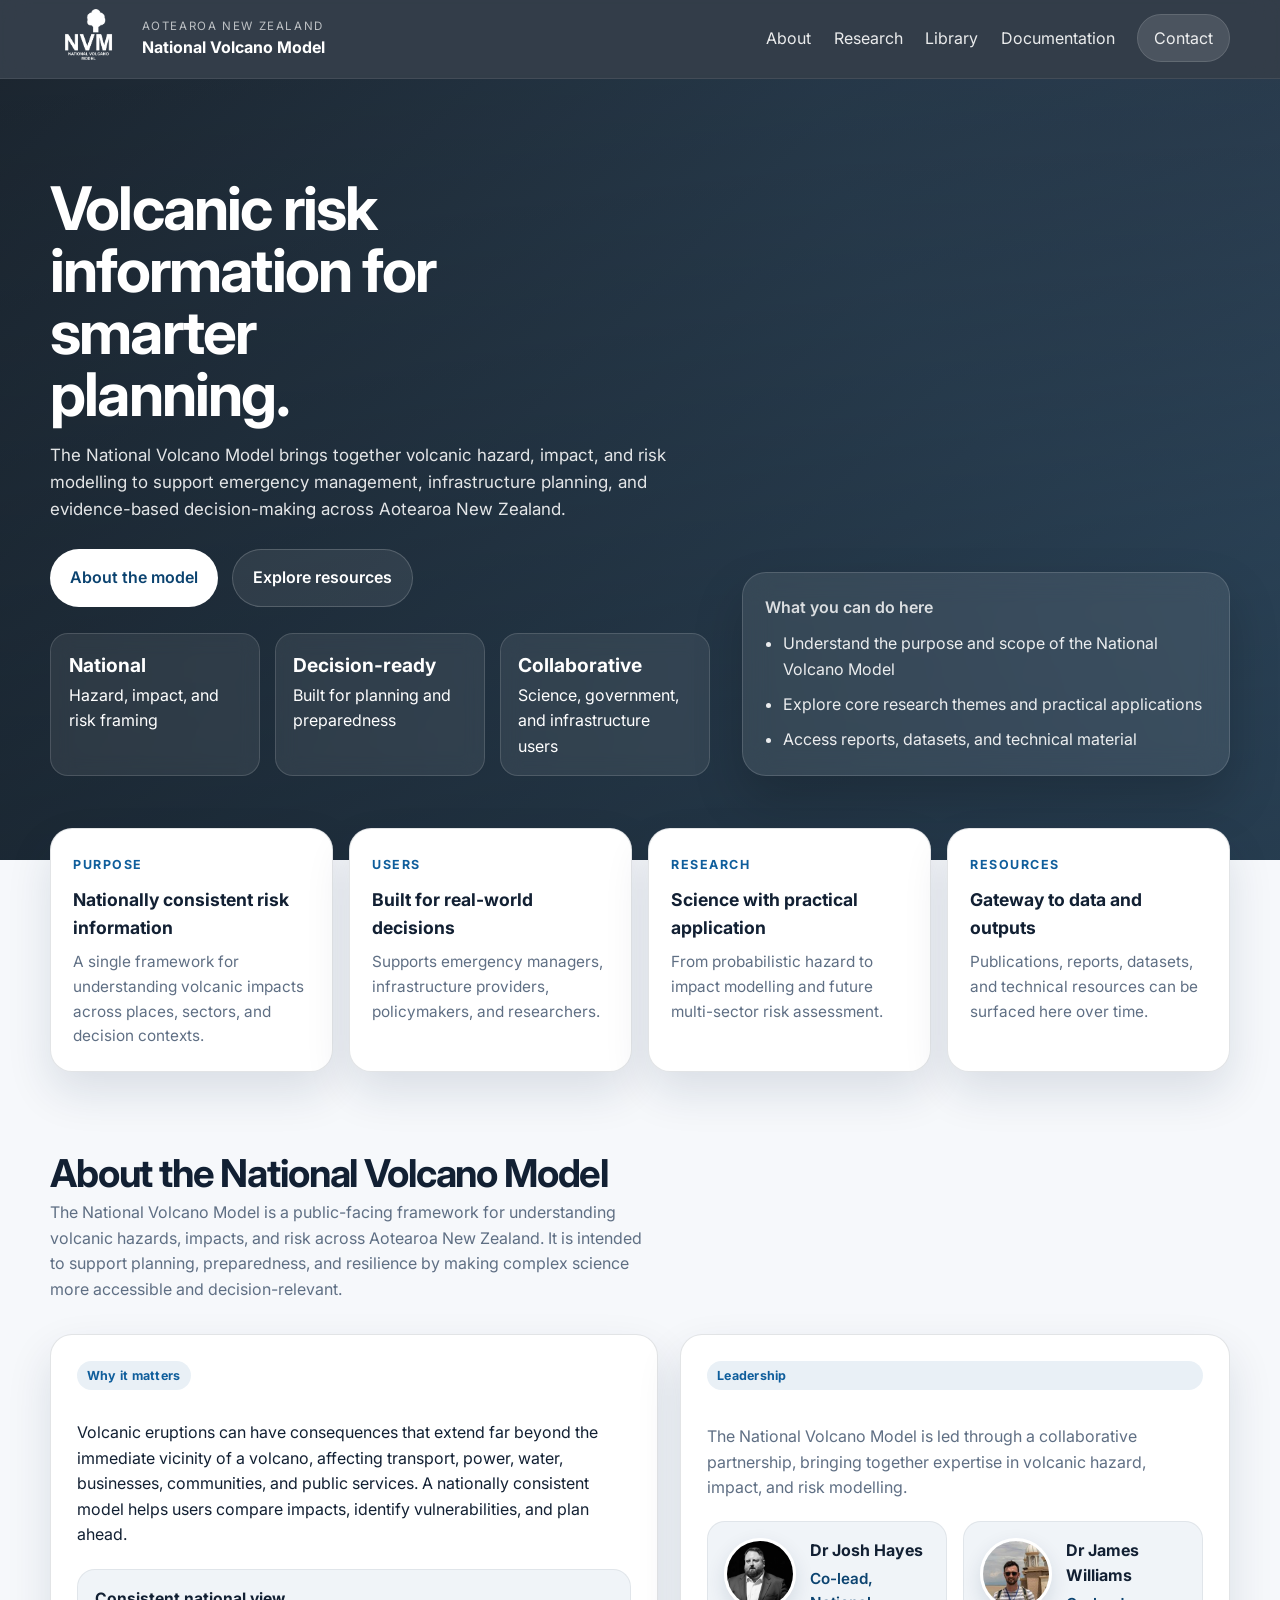
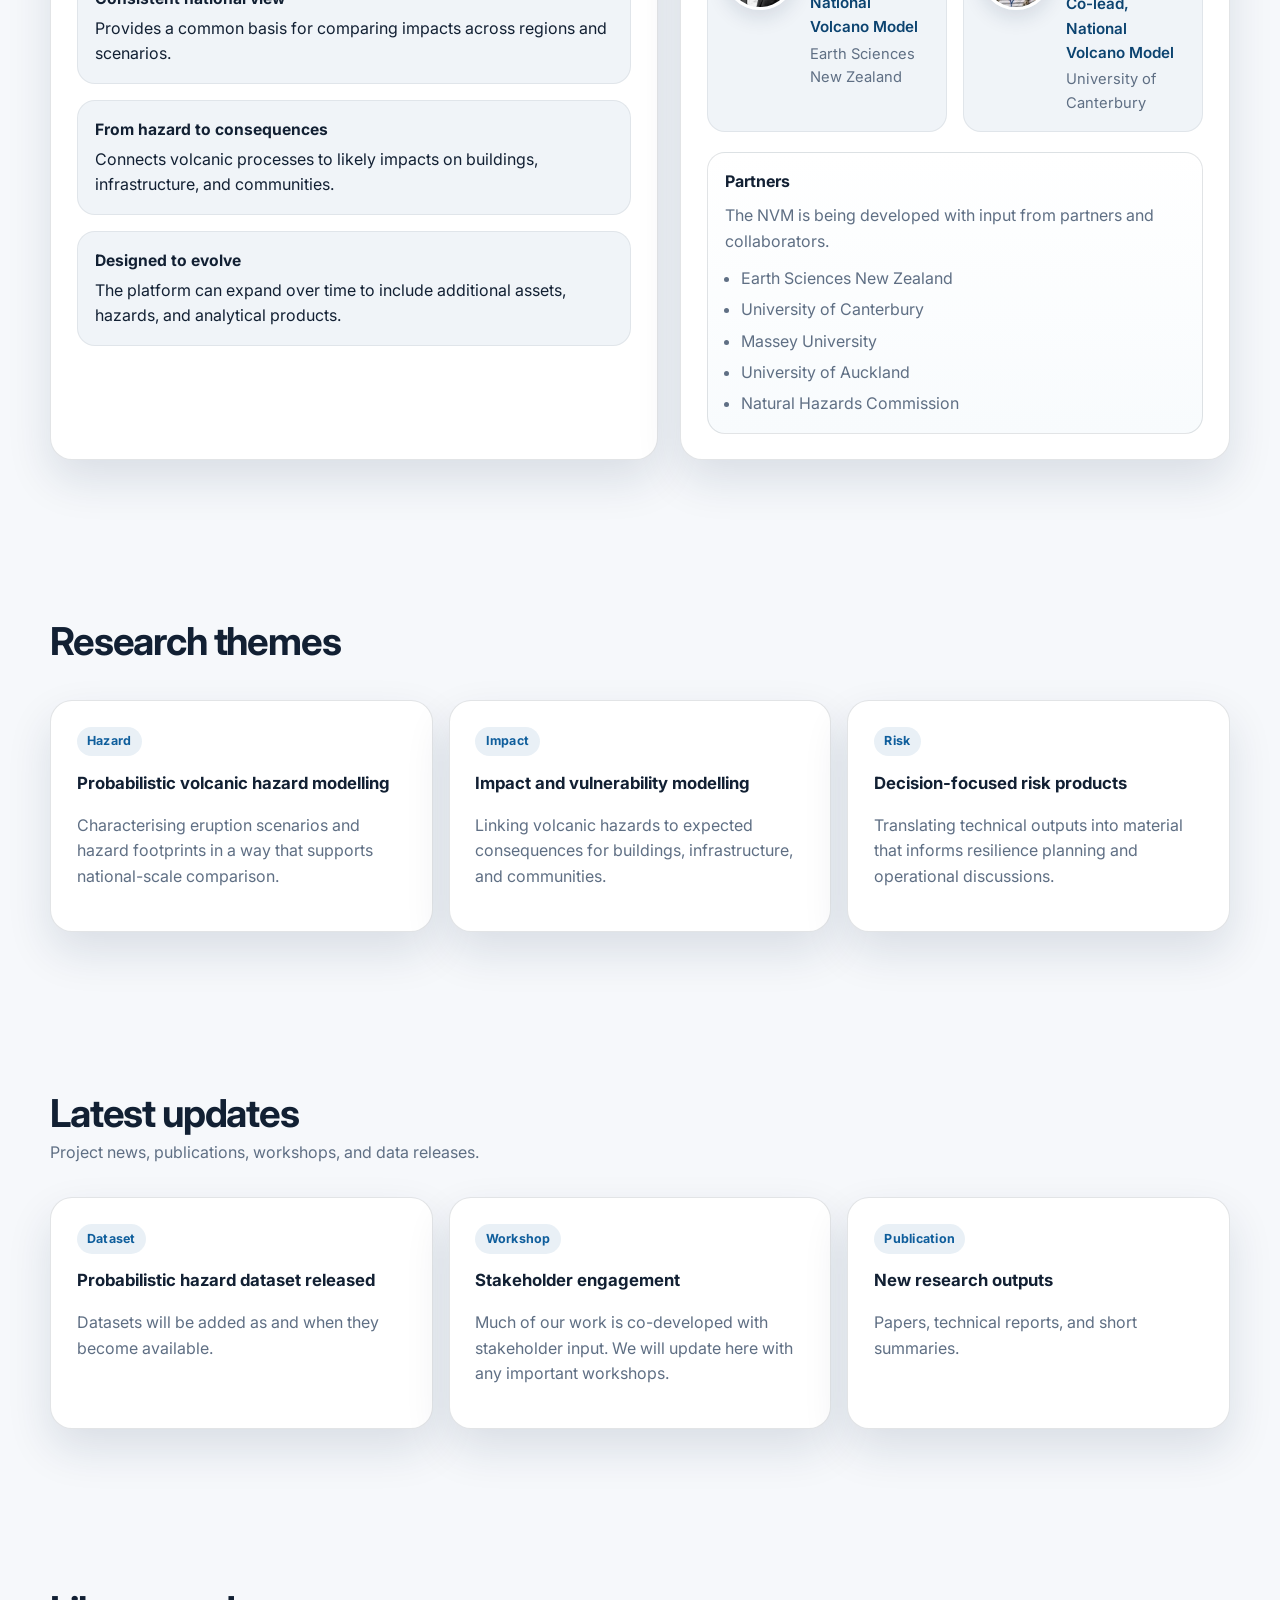
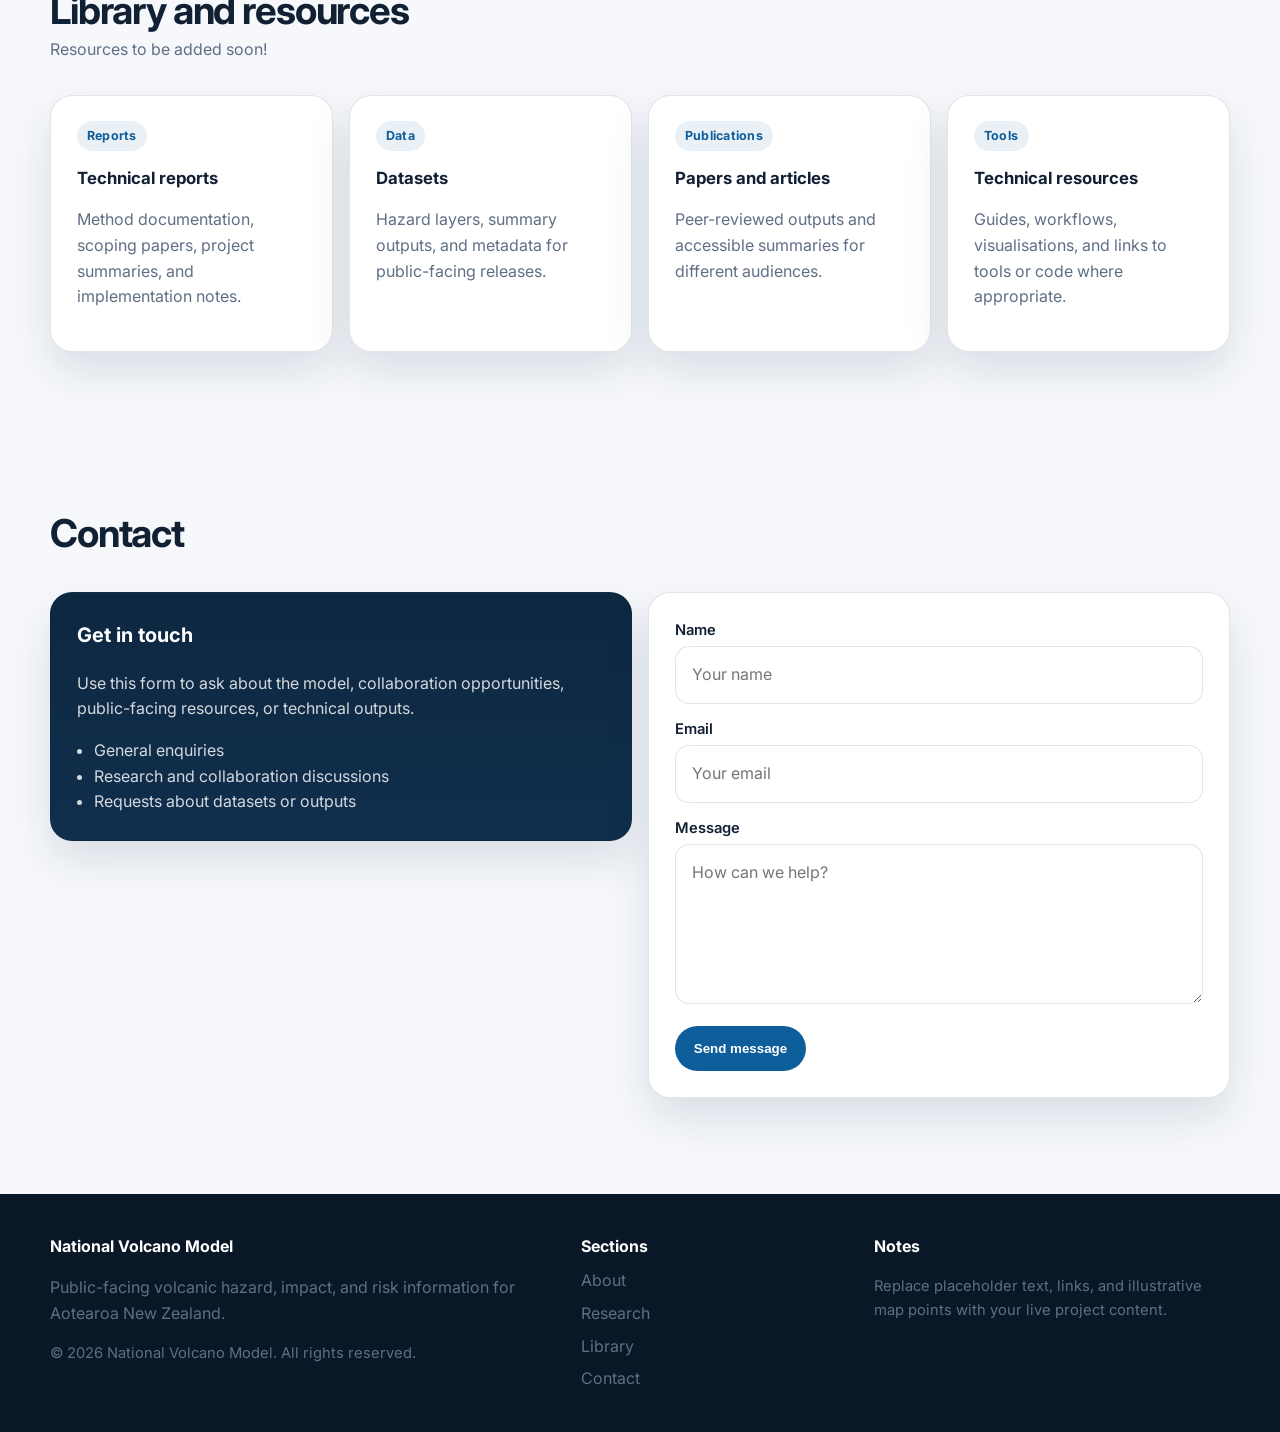
==== index.html @ 6733df3a "Establishing the site" ====
<!DOCTYPE html>
<html lang="en">
<head>
  <meta charset="UTF-8" />
  <meta name="viewport" content="width=device-width, initial-scale=1.0" />
  <title>National Volcano Model | Aotearoa New Zealand</title>
  <meta name="description" content="National Volcano Model for Aotearoa New Zealand: nationally consistent volcanic hazard, impact, and risk modelling for planning, preparedness, and resilience." />
  <link rel="preconnect" href="https://fonts.googleapis.com">
  <link rel="preconnect" href="https://fonts.gstatic.com" crossorigin>
  <link href="https://fonts.googleapis.com/css2?family=Inter:wght@400;500;600;700;800&display=swap" rel="stylesheet">
  <style>
    :root {
      --bg: #f6f8fb;
      --surface: #ffffff;
      --surface-alt: #f0f4f8;
      --text: #122033;
      --muted: #5f6f84;
      --line: rgba(18, 32, 51, 0.12);
      --primary: #0f5e9c;
      --primary-dark: #0b4370;
      --accent: #c85d31;
      --shadow: 0 20px 45px rgba(15, 40, 70, 0.12);
      --radius: 22px;
      --maxw: 1180px;
    }

    .leadership-card {
    display: flex;
    flex-direction: column;
    gap: 1.25rem;
  }

  .leadership-intro {
    margin: 0;
    color: var(--muted);
  }

  .leads-grid {
    display: grid;
    grid-template-columns: 1fr 1fr;
    gap: 1rem;
  }

  .lead-card {
    display: flex;
    gap: 0.9rem;
    align-items: flex-start;
    padding: 1rem;
    border-radius: 18px;
    background: var(--surface-alt);
    border: 1px solid rgba(18, 32, 51, 0.07);
  }

  .lead-photo {
    width: 72px;
    height: 72px;
    border-radius: 50%;
    object-fit: cover;
    flex-shrink: 0;
    border: 3px solid white;
    box-shadow: 0 8px 20px rgba(15, 40, 70, 0.12);
  }

  .lead-info h3 {
    margin: 0 0 0.2rem;
    font-size: 1rem;
  }

  .lead-role {
    margin: 0 0 0.2rem;
    font-weight: 600;
    color: var(--primary-dark);
    font-size: 0.95rem;
  }

  .lead-affiliation {
    margin: 0;
    color: var(--muted);
    font-size: 0.92rem;
  }

  .collaborators-block {
    padding: 1rem 1.1rem;
    border-radius: 18px;
    background: linear-gradient(180deg, #ffffff, #f8fbfd);
    border: 1px solid var(--line);
  }

  .collaborators-block h3 {
    margin: 0 0 0.5rem;
    font-size: 1rem;
  }

  .collaborators-block p {
    margin: 0;
    color: var(--muted);
  }

  .collaborator-list {
    margin: 0.75rem 0 0;
    padding-left: 1rem;
    color: var(--muted);
  }

  .collaborator-list li + li {
    margin-top: 0.35rem;
  }

    .logo {height: 60px;   /* smaller */}
    * { box-sizing: border-box; }
    html { scroll-behavior: smooth; }
    body {
      margin: 0;
      font-family: 'Inter', system-ui, -apple-system, BlinkMacSystemFont, 'Segoe UI', sans-serif;
      color: var(--text);
      background: var(--bg);
      line-height: 1.6;
    }

    a { color: inherit; text-decoration: none; }
    img { max-width: 100%; display: block; }

    .container {
      width: min(var(--maxw), calc(100% - 2rem));
      margin: 0 auto;
    }

    .site-header {
      position: sticky;
      top: 0;
      z-index: 1000;
      backdrop-filter: blur(14px);
      background: rgba(8, 20, 34, 0.82);
      border-bottom: 1px solid rgba(255,255,255,0.08);
    }

    .header-inner {
      width: min(var(--maxw), calc(100% - 2rem));
      margin: 0 auto;
      display: flex;
      align-items: center;
      justify-content: space-between;
      gap: 1rem;
      min-height: 78px;
    }

    .brand {
      display: flex;
      align-items: center;
      gap: 0.9rem;
      min-width: 0;
    }

    .brand-mark {
      width: 46px;
      height: 46px;
      border-radius: 14px;
      background: linear-gradient(145deg, #1e7ab8, #0b3d67);
      display: grid;
      place-items: center;
      box-shadow: 0 10px 25px rgba(0,0,0,0.18);
      font-weight: 800;
      color: white;
      letter-spacing: 0.02em;
    }

    .brand-text {
      color: white;
      min-width: 0;
    }

    .brand-text .eyebrow {
      font-size: 0.72rem;
      text-transform: uppercase;
      letter-spacing: 0.14em;
      color: rgba(255,255,255,0.68);
    }

    .brand-text .title {
      font-size: 1rem;
      font-weight: 700;
      white-space: nowrap;
      overflow: hidden;
      text-overflow: ellipsis;
    }

    nav ul {
      display: flex;
      align-items: center;
      gap: 1.4rem;
      list-style: none;
      padding: 0;
      margin: 0;
      color: rgba(255,255,255,0.9);
    }

    nav a:hover { color: white; }

    .nav-cta {
      padding: 0.8rem 1rem;
      border-radius: 999px;
      background: rgba(255,255,255,0.12);
      border: 1px solid rgba(255,255,255,0.12);
    }

    .hero {
      position: relative;
      overflow: hidden;
      color: white;
      background:
        linear-gradient(135deg, rgba(6,18,30,0.9), rgba(9,49,83,0.8)),
        radial-gradient(circle at top right, rgba(200,93,49,0.26), transparent 30%),
        url('assets/Ruapehu.jpg') center/cover no-repeat;
    }

    .hero::after {
      content: "";
      position: absolute;
      inset: 0;
      background: linear-gradient(to bottom, rgba(0,0,0,0.08), rgba(0,0,0,0.32));
      pointer-events: none;
    }

    .hero-inner {
      position: relative;
      z-index: 1;
      width: min(var(--maxw), calc(100% - 2rem));
      margin: 0 auto;
      padding: 6.2rem 0 5.2rem;
      display: grid;
      grid-template-columns: 1.15fr 0.85fr;
      gap: 2rem;
      align-items: end;
    }

    .hero-copy h1 {
      margin: 0 0 1rem;
      font-size: clamp(2.4rem, 4.7vw, 4.6rem);
      line-height: 1.03;
      letter-spacing: -0.03em;
      max-width: 11ch;
    }

    .hero-copy p {
      max-width: 60ch;
      margin: 0 0 1.6rem;
      font-size: 1.06rem;
      color: rgba(255,255,255,0.88);
    }

    .hero-actions {
      display: flex;
      flex-wrap: wrap;
      gap: 0.85rem;
      margin-bottom: 1.5rem;
    }

    .button {
      display: inline-flex;
      align-items: center;
      justify-content: center;
      gap: 0.5rem;
      padding: 0.95rem 1.25rem;
      border-radius: 999px;
      font-weight: 600;
      transition: transform 0.2s ease, background 0.2s ease;
    }

    .button:hover { transform: translateY(-1px); }
    .button.primary {
      background: white;
      color: var(--primary-dark);
    }
    .button.secondary {
      background: rgba(255,255,255,0.08);
      color: white;
      border: 1px solid rgba(255,255,255,0.18);
    }

    .hero-metrics {
      display: grid;
      grid-template-columns: repeat(3, 1fr);
      gap: 0.9rem;
      margin-top: 1.6rem;
    }

    .metric {
      padding: 1rem 1.1rem;
      border-radius: 18px;
      background: rgba(255,255,255,0.08);
      border: 1px solid rgba(255,255,255,0.14);
      backdrop-filter: blur(10px);
    }

    .metric strong {
      display: block;
      font-size: 1.2rem;
      margin-bottom: 0.15rem;
    }

    .hero-panel {
      background: rgba(255,255,255,0.09);
      border: 1px solid rgba(255,255,255,0.14);
      border-radius: 24px;
      padding: 1.4rem;
      backdrop-filter: blur(14px);
      box-shadow: 0 24px 50px rgba(0,0,0,0.18);
    }

    .hero-panel h2 {
      margin: 0 0 0.65rem;
      font-size: 1rem;
      color: rgba(255,255,255,0.82);
      font-weight: 600;
    }

    .hero-panel ul {
      margin: 0;
      padding-left: 1.1rem;
      color: rgba(255,255,255,0.9);
    }

    .hero-panel li + li { margin-top: 0.6rem; }

    main section { padding: 5rem 0; }

    .section-header {
      display: flex;
      justify-content: space-between;
      align-items: end;
      gap: 1rem;
      margin-bottom: 2rem;
    }

    .section-header h2 {
      margin: 0 0 0.35rem;
      font-size: clamp(1.8rem, 3vw, 2.6rem);
      line-height: 1.1;
      letter-spacing: -0.03em;
    }

    .section-header p {
      margin: 0;
      max-width: 60ch;
      color: var(--muted);
    }

    .quick-links {
      margin-top: -2rem;
      position: relative;
      z-index: 2;
    }

    .quick-grid {
      display: grid;
      grid-template-columns: repeat(4, 1fr);
      gap: 1rem;
    }

    .quick-card, .card {
      background: var(--surface);
      border: 1px solid var(--line);
      border-radius: var(--radius);
      box-shadow: var(--shadow);
    }

    .quick-card {
      padding: 1.4rem;
    }

    .quick-card span {
      display: inline-flex;
      font-size: 0.78rem;
      text-transform: uppercase;
      letter-spacing: 0.12em;
      color: var(--primary);
      font-weight: 700;
      margin-bottom: 0.7rem;
    }

    .quick-card h3 {
      margin: 0 0 0.5rem;
      font-size: 1.1rem;
    }

    .quick-card p {
      margin: 0;
      color: var(--muted);
      font-size: 0.96rem;
    }

    .two-col {
      display: grid;
      grid-template-columns: 1.05fr 0.95fr;
      gap: 1.4rem;
    }

    .card {
      padding: 1.6rem;
    }

    .about-points {
      display: grid;
      gap: 1rem;
      margin-top: 1.3rem;
    }

    .point {
      padding: 1rem 1.1rem;
      border-radius: 18px;
      background: var(--surface-alt);
      border: 1px solid rgba(18, 32, 51, 0.07);
    }

    .point strong {
      display: block;
      margin-bottom: 0.3rem;
      font-size: 0.98rem;
    }

    .audience-list {
      display: grid;
      gap: 0.85rem;
      margin-top: 1rem;
    }

    .audience {
      padding: 1rem 1.1rem;
      border: 1px solid var(--line);
      border-radius: 18px;
      background: linear-gradient(180deg, #ffffff, #f8fbfd);
    }

    .audience h3 {
      margin: 0 0 0.25rem;
      font-size: 1rem;
    }

    .pillars-grid, .update-grid, .resource-grid, .contact-grid, .footer-grid {
      display: grid;
      gap: 1rem;
    }

    .pillars-grid { grid-template-columns: repeat(3, 1fr); }
    .update-grid { grid-template-columns: repeat(3, 1fr); }
    .resource-grid { grid-template-columns: repeat(4, 1fr); }
    .contact-grid { grid-template-columns: 1fr 1fr; align-items: start; }
    .footer-grid { grid-template-columns: 1.3fr 0.7fr 0.9fr; }

    .pillar-card h3,
    .update-card h3,
    .resource-card h3 {
      margin: 0 0 0.55rem;
      font-size: 1.05rem;
    }

    .pillar-card p,
    .update-card p,
    .resource-card p,
    .contact-copy p,
    .footer-copy p,
    .footer-links a,
    .footer-note {
      color: var(--muted);
    }

    .tag {
      display: inline-flex;
      padding: 0.3rem 0.65rem;
      border-radius: 999px;
      background: rgba(15, 94, 156, 0.09);
      color: var(--primary);
      font-size: 0.78rem;
      font-weight: 700;
      letter-spacing: 0.02em;
      margin-bottom: 0.85rem;
    }

    .resource-card ul {
      margin: 0.8rem 0 0;
      padding-left: 1rem;
      color: var(--muted);
    }

    .resource-card li + li { margin-top: 0.45rem; }

    #map {
      height: 520px;
      border-radius: 22px;
      overflow: hidden;
      border: 1px solid var(--line);
      box-shadow: var(--shadow);
      background: #dfe9f3;
    }

    .map-caption {
      margin-top: 0.9rem;
      color: var(--muted);
      font-size: 0.95rem;
    }

    .leaflet-popup-content-wrapper {
      border-radius: 14px;
      box-shadow: 0 12px 30px rgba(0,0,0,0.18);
    }

    form {
      display: grid;
      gap: 0.9rem;
    }

    label {
      font-size: 0.92rem;
      font-weight: 600;
      margin-bottom: 0.2rem;
      display: block;
    }

    input, textarea {
      width: 100%;
      border: 1px solid var(--line);
      border-radius: 14px;
      padding: 0.95rem 1rem;
      font: inherit;
      background: #fff;
      color: var(--text);
    }

    input:focus, textarea:focus {
      outline: 3px solid rgba(15, 94, 156, 0.15);
      border-color: rgba(15, 94, 156, 0.35);
    }

    textarea { min-height: 160px; resize: vertical; }

    .submit-btn {
      border: none;
      cursor: pointer;
      background: var(--primary);
      color: white;
      padding: 0.95rem 1.2rem;
      border-radius: 999px;
      font-weight: 700;
      width: fit-content;
    }

    .submit-btn:hover { background: var(--primary-dark); }

    .contact-card {
      background: linear-gradient(180deg, #0d2740, #102f4d);
      color: white;
    }

    .contact-card p,
    .contact-card li {
      color: rgba(255,255,255,0.82);
    }

    .contact-card ul {
      margin: 1rem 0 0;
      padding-left: 1.1rem;
    }

    footer {
      background: #0a1726;
      color: white;
      padding: 2.5rem 0;
      margin-top: 1rem;
    }

    .footer-title {
      font-weight: 700;
      margin-bottom: 0.55rem;
    }

    .footer-links {
      display: grid;
      gap: 0.45rem;
    }

    .footer-links a:hover { color: white; }

    .footer-note {
      font-size: 0.92rem;
      margin-top: 1rem;
    }

    @media (max-width: 1080px) {
      .hero-inner,
      .two-col,
      .contact-grid,
      .footer-grid,
      .pillars-grid,
      .update-grid,
      .resource-grid,
      .quick-grid {
        grid-template-columns: 1fr 1fr;
      }

      .hero-inner { align-items: start; }
      .resource-grid { grid-template-columns: repeat(2, 1fr); }
    }

    @media (max-width: 760px) {
      .header-inner {
        flex-direction: column;
        align-items: stretch;
        padding: 0.85rem 0;
      }

      nav ul {
        flex-wrap: wrap;
        gap: 0.8rem 1rem;
      }

      .hero-inner,
      .two-col,
      .contact-grid,
      .footer-grid,
      .pillars-grid,
      .update-grid,
      .resource-grid,
      .quick-grid,
      .hero-metrics {
        grid-template-columns: 1fr;
      }

      .leads-grid {
        grid-template-columns: 1fr;
      }

      .hero-copy h1 { max-width: none; }
      main section { padding: 4rem 0; }
      .quick-links { margin-top: -1.2rem; }
      .section-header { align-items: start; }
    }
  </style>
</head>
<body>
  <header class="site-header">
    <div class="header-inner">
      <a class="brand" href="#top" aria-label="National Volcano Model home">
        <img src="assets/nvm_full_logo_white.png" alt="National Volcano Model logo" class="logo">
        <div class="brand-text">
          <div class="eyebrow">Aotearoa New Zealand</div>
          <div class="title">National Volcano Model</div>
        </div>
      </a>
      <nav aria-label="Main navigation">
        <ul>
          <li><a href="#about">About</a></li>
          <li><a href="#research">Research</a></li>
          <li><a href="#library">Library</a></li>
          <li><a href="docs-site/docs/index.html">Documentation</a></li>
          <li><a class="nav-cta" href="#contact">Contact</a></li>
        </ul>
      </nav>
    </div>
  </header>

  <section class="hero" id="top">
    <div class="hero-inner">
      <div class="hero-copy">
        <h1>Volcanic risk information for smarter planning.</h1>
        <p>
          The National Volcano Model brings together volcanic hazard, impact, and risk modelling to support emergency management,
          infrastructure planning, and evidence-based decision-making across Aotearoa New Zealand.
        </p>
        <div class="hero-actions">
          <a class="button primary" href="#about">About the model</a>
          <a class="button secondary" href="#library">Explore resources</a>
        </div>
        <div class="hero-metrics" aria-label="Key highlights">
          <div class="metric">
            <strong>National</strong>
            Hazard, impact, and risk framing
          </div>
          <div class="metric">
            <strong>Decision-ready</strong>
            Built for planning and preparedness
          </div>
          <div class="metric">
            <strong>Collaborative</strong>
            Science, government, and infrastructure users
          </div>
        </div>
      </div>

      <aside class="hero-panel" aria-label="Website highlights">
        <h2>What you can do here</h2>
        <ul>
          <li>Understand the purpose and scope of the National Volcano Model</li>
          <li>Explore core research themes and practical applications</li>
          <li>Access reports, datasets, and technical material</li>
        </ul>
      </aside>
    </div>
  </section>

  <div class="container quick-links">
    <div class="quick-grid">
      <article class="quick-card">
        <span>Purpose</span>
        <h3>Nationally consistent risk information</h3>
        <p>A single framework for understanding volcanic impacts across places, sectors, and decision contexts.</p>
      </article>
      <article class="quick-card">
        <span>Users</span>
        <h3>Built for real-world decisions</h3>
        <p>Supports emergency managers, infrastructure providers, policymakers, and researchers.</p>
      </article>
      <article class="quick-card">
        <span>Research</span>
        <h3>Science with practical application</h3>
        <p>From probabilistic hazard to impact modelling and future multi-sector risk assessment.</p>
      </article>
      <article class="quick-card">
        <span>Resources</span>
        <h3>Gateway to data and outputs</h3>
        <p>Publications, reports, datasets, and technical resources can be surfaced here over time.</p>
      </article>
    </div>
  </div>

  <main>
    <section id="about">
      <div class="container">
        <div class="section-header">
          <div>
            <h2>About the National Volcano Model</h2>
            <p>
              The National Volcano Model is a public-facing framework for understanding volcanic hazards, impacts, and risk across
              Aotearoa New Zealand. It is intended to support planning, preparedness, and resilience by making complex science more
              accessible and decision-relevant.
            </p>
          </div>
        </div>

        <div class="two-col">
          <article class="card">
            <div class="tag">Why it matters</div>
            <p>
              Volcanic eruptions can have consequences that extend far beyond the immediate vicinity of a volcano, affecting transport,
              power, water, businesses, communities, and public services. A nationally consistent model helps users compare impacts,
              identify vulnerabilities, and plan ahead.
            </p>
            <div class="about-points">
              <div class="point">
                <strong>Consistent national view</strong>
                Provides a common basis for comparing impacts across regions and scenarios.
              </div>
              <div class="point">
                <strong>From hazard to consequences</strong>
                Connects volcanic processes to likely impacts on buildings, infrastructure, and communities.
              </div>
              <div class="point">
                <strong>Designed to evolve</strong>
                The platform can expand over time to include additional assets, hazards, and analytical products.
              </div>
            </div>
          </article>

          <article class="card leadership-card">
            <div class="tag">Leadership</div>
            <p class="leadership-intro">
              The National Volcano Model is led through a collaborative partnership, bringing together expertise in volcanic hazard, impact, and risk modelling.
            </p>

            <div class="leads-grid">
              <div class="lead-card">
                <img src="assets/josh-hayes.jpeg" alt="Photo of Josh Hayes" class="lead-photo">
                <div class="lead-info">
                  <h3>Dr Josh Hayes</h3>
                  <p class="lead-role">Co-lead, National Volcano Model</p>
                  <p class="lead-affiliation">Earth Sciences New Zealand</p>
                </div>
              </div>

              <div class="lead-card">
                <img src="assets/james-williams.jpeg" alt="Photo of James Williams" class="lead-photo">
                <div class="lead-info">
                  <h3>Dr James Williams</h3>
                  <p class="lead-role">Co-lead, National Volcano Model</p>
                  <p class="lead-affiliation">University of Canterbury</p>
                </div>
              </div>
            </div>

            <div class="collaborators-block">
              <h3>Partners</h3>
              <p>
                The NVM is being developed with input from partners and collaborators.
              </p>
              <ul class="collaborator-list">
                <li>Earth Sciences New Zealand</li>
                <li>University of Canterbury</li>
                <li>Massey University</li>
                <li>University of Auckland</li>
                <li>Natural Hazards Commission</li>
              </ul>
            </div>
          </article>
        </div>
      </div>
    </section>

    <section id="research">
      <div class="container">
        <div class="section-header">
          <div>
            <h2>Research themes</h2>
          </div>
        </div>

        <div class="pillars-grid">
          <article class="card pillar-card">
            <div class="tag">Hazard</div>
            <h3>Probabilistic volcanic hazard modelling</h3>
            <p>Characterising eruption scenarios and hazard footprints in a way that supports national-scale comparison.</p>
          </article>
          <article class="card pillar-card">
            <div class="tag">Impact</div>
            <h3>Impact and vulnerability modelling</h3>
            <p>Linking volcanic hazards to expected consequences for buildings, infrastructure, and communities.</p>
          </article>
          <article class="card pillar-card">
            <div class="tag">Risk</div>
            <h3>Decision-focused risk products</h3>
            <p>Translating technical outputs into material that informs resilience planning and operational discussions.</p>
          </article>
        </div>
      </div>
    </section>

    <section id="updates">
      <div class="container">
        <div class="section-header">
          <div>
            <h2>Latest updates</h2>
            <p>Project news, publications, workshops, and data releases.</p>
          </div>
        </div>

        <div class="update-grid">
          <article class="card update-card">
            <div class="tag">Dataset</div>
            <h3>Probabilistic hazard dataset released</h3>
            <p>Datasets will be added as and when they become available.</p>
          </article>
          <article class="card update-card">
            <div class="tag">Workshop</div>
            <h3>Stakeholder engagement</h3>
            <p>Much of our work is co-developed with stakeholder input. We will update here with any important workshops.</p>
          </article>
          <article class="card update-card">
            <div class="tag">Publication</div>
            <h3>New research outputs</h3>
            <p>Papers, technical reports, and short summaries.</p>
          </article>
        </div>
      </div>
    </section>

    <section id="library">
      <div class="container">
        <div class="section-header">
          <div>
            <h2>Library and resources</h2>
              <p> Resources to be added soon!</p>
          </div>
        </div>

        <div class="resource-grid">
          <article class="card resource-card">
            <div class="tag">Reports</div>
            <h3>Technical reports</h3>
            <p>Method documentation, scoping papers, project summaries, and implementation notes.</p>
          </article>
          <article class="card resource-card">
            <div class="tag">Data</div>
            <h3>Datasets</h3>
            <p>Hazard layers, summary outputs, and metadata for public-facing releases.</p>
          </article>
          <article class="card resource-card">
            <div class="tag">Publications</div>
            <h3>Papers and articles</h3>
            <p>Peer-reviewed outputs and accessible summaries for different audiences.</p>
          </article>
          <article class="card resource-card">
            <div class="tag">Tools</div>
            <h3>Technical resources</h3>
            <p>Guides, workflows, visualisations, and links to tools or code where appropriate.</p>
          </article>
        </div>
      </div>
    </section>

    <section id="contact">
      <div class="container">
        <div class="section-header">
          <div>
            <h2>Contact</h2>
          </div>
        </div>

        <div class="contact-grid">
          <article class="card contact-card contact-copy">
            <h3 style="margin-top:0; font-size:1.25rem;">Get in touch</h3>
            <p>
              Use this form to ask about the model, collaboration opportunities, public-facing resources, or technical outputs.
            </p>
            <ul>
              <li>General enquiries</li>
              <li>Research and collaboration discussions</li>
              <li>Requests about datasets or outputs</li>
            </ul>
          </article>

          <article class="card">
            <form action="https://formsubmit.co/nzvolcanomodel@gmail.com" method="POST">
              <input type="hidden" name="_captcha" value="true">
              <input type="hidden" name="_next" value="https://yourdomain.nz/thank-you.html">

              <div>
                <label for="name">Name</label>
                <input id="name" type="text" name="name" placeholder="Your name" required>
              </div>

              <div>
                <label for="email">Email</label>
                <input id="email" type="email" name="email" placeholder="Your email" required>
              </div>

              <div>
                <label for="message">Message</label>
                <textarea id="message" name="message" placeholder="How can we help?" required></textarea>
              </div>

              <button class="submit-btn" type="submit">Send message</button>
            </form>
          </article>
        </div>
      </div>
    </section>
  </main>

  <footer>
    <div class="container footer-grid">
      <div class="footer-copy">
        <div class="footer-title">National Volcano Model</div>
        <p>
          Public-facing volcanic hazard, impact, and risk information for Aotearoa New Zealand.
        </p>
        <div class="footer-note">© 2026 National Volcano Model. All rights reserved.</div>
      </div>
      <div>
        <div class="footer-title">Sections</div>
        <div class="footer-links">
          <a href="#about">About</a>
          <a href="#research">Research</a>
          <a href="#library">Library</a>
          <a href="#contact">Contact</a>
        </div>
      </div>
      <div>
        <div class="footer-title">Notes</div>
        <div class="footer-note">
          Replace placeholder text, links, and illustrative map points with your live project content.
        </div>
      </div>
    </div>
  </footer>
</body>
</html>
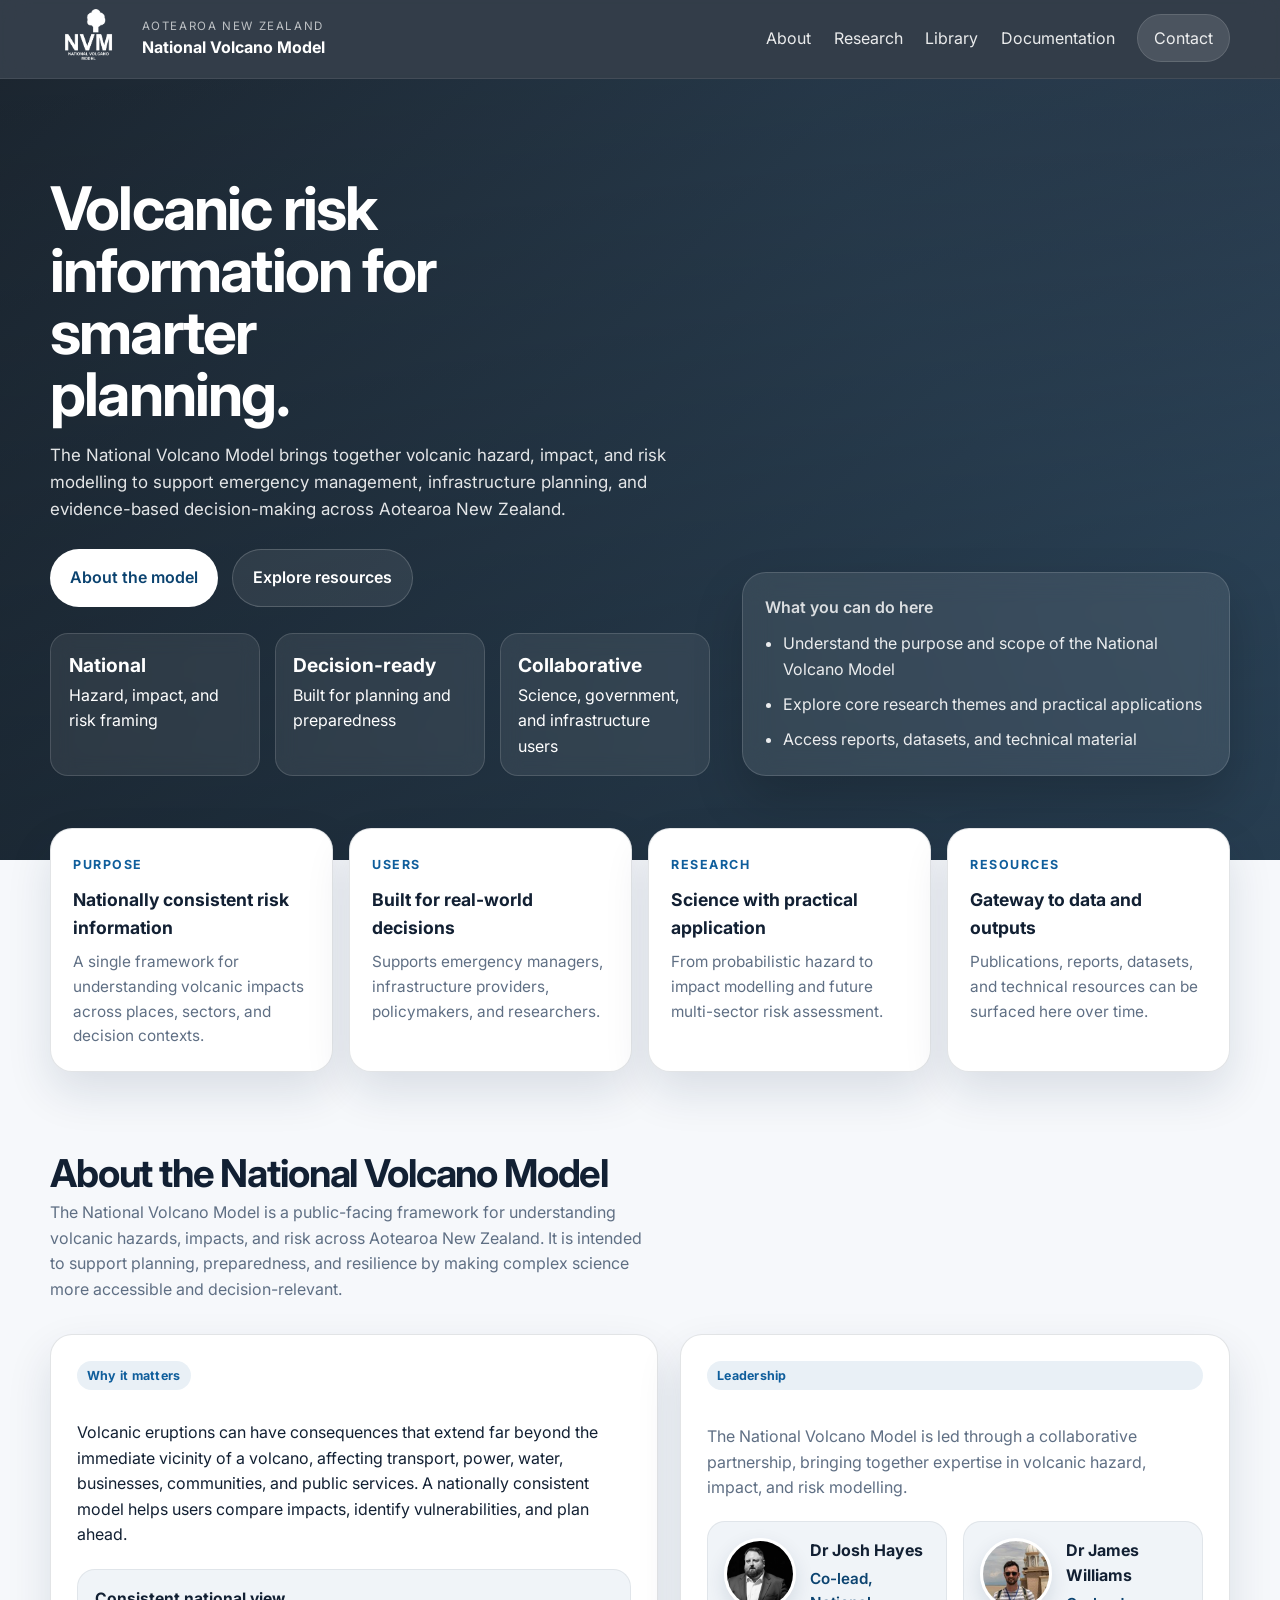
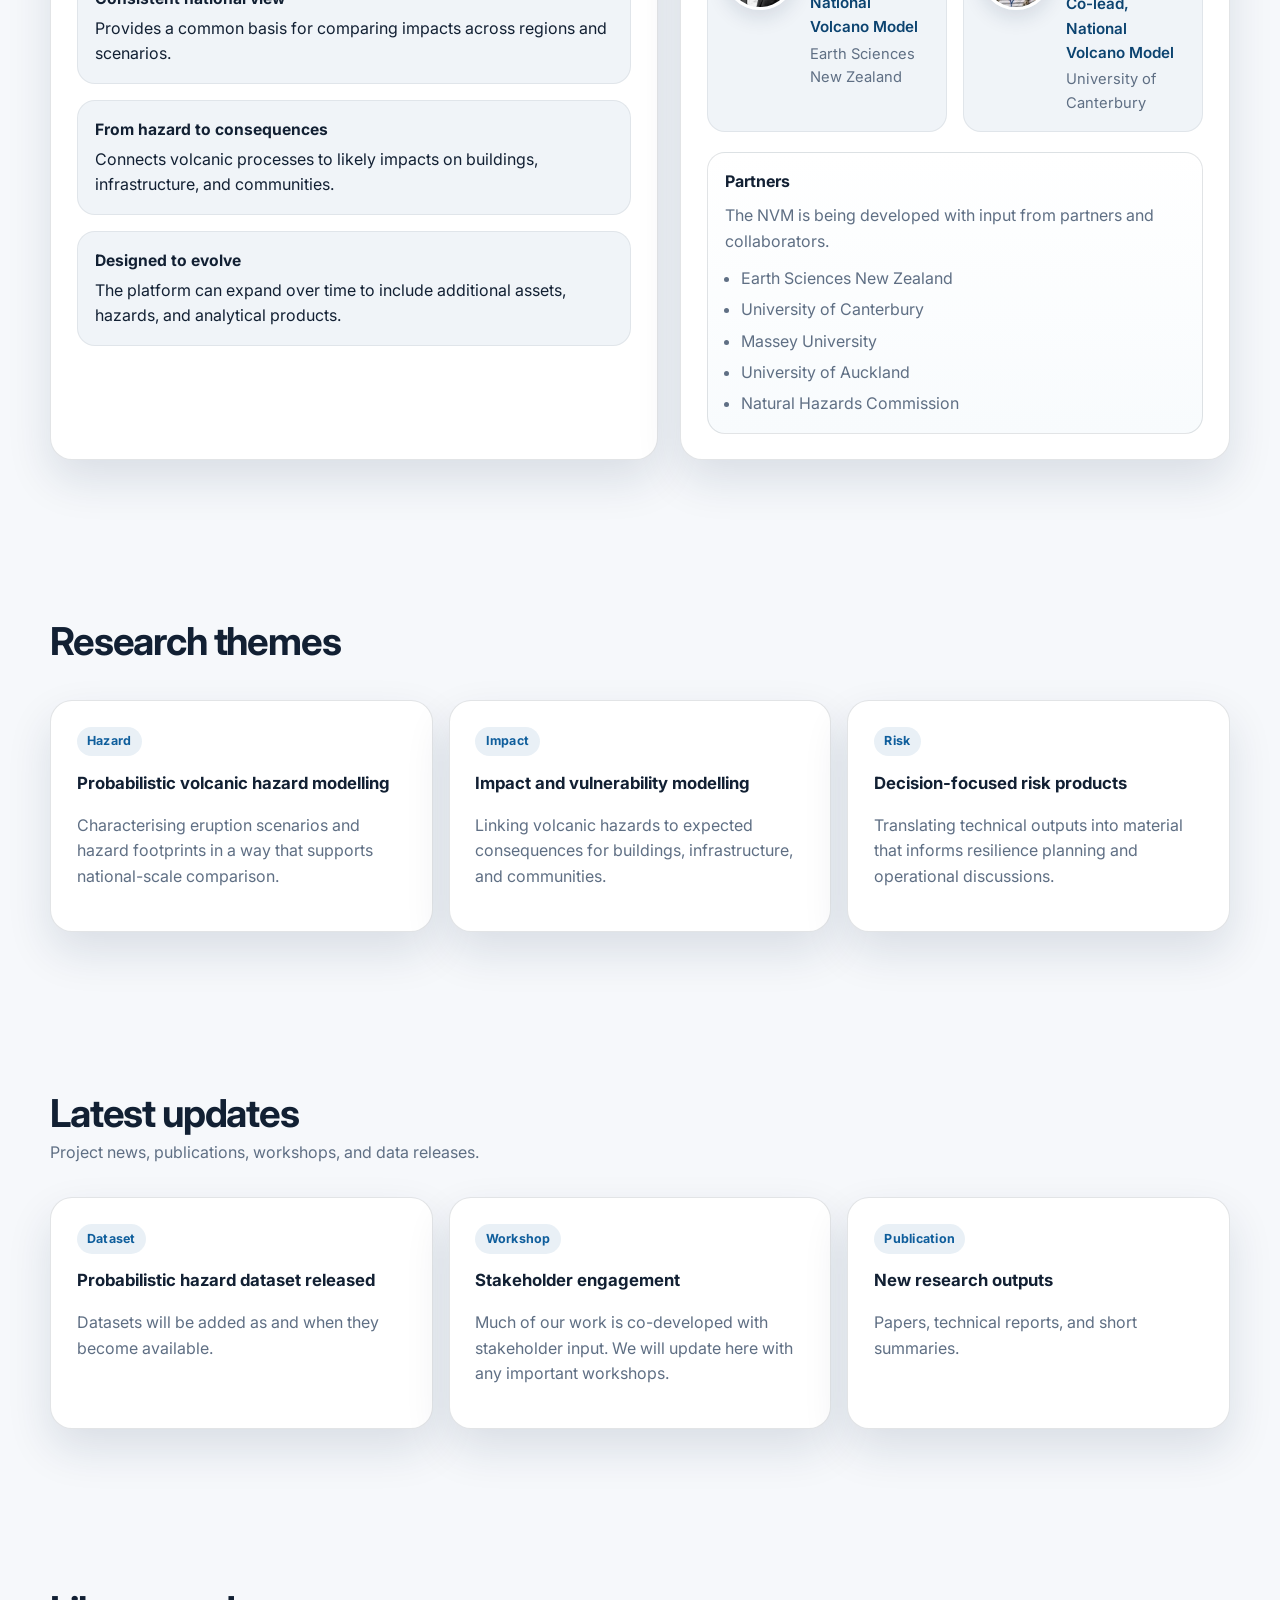
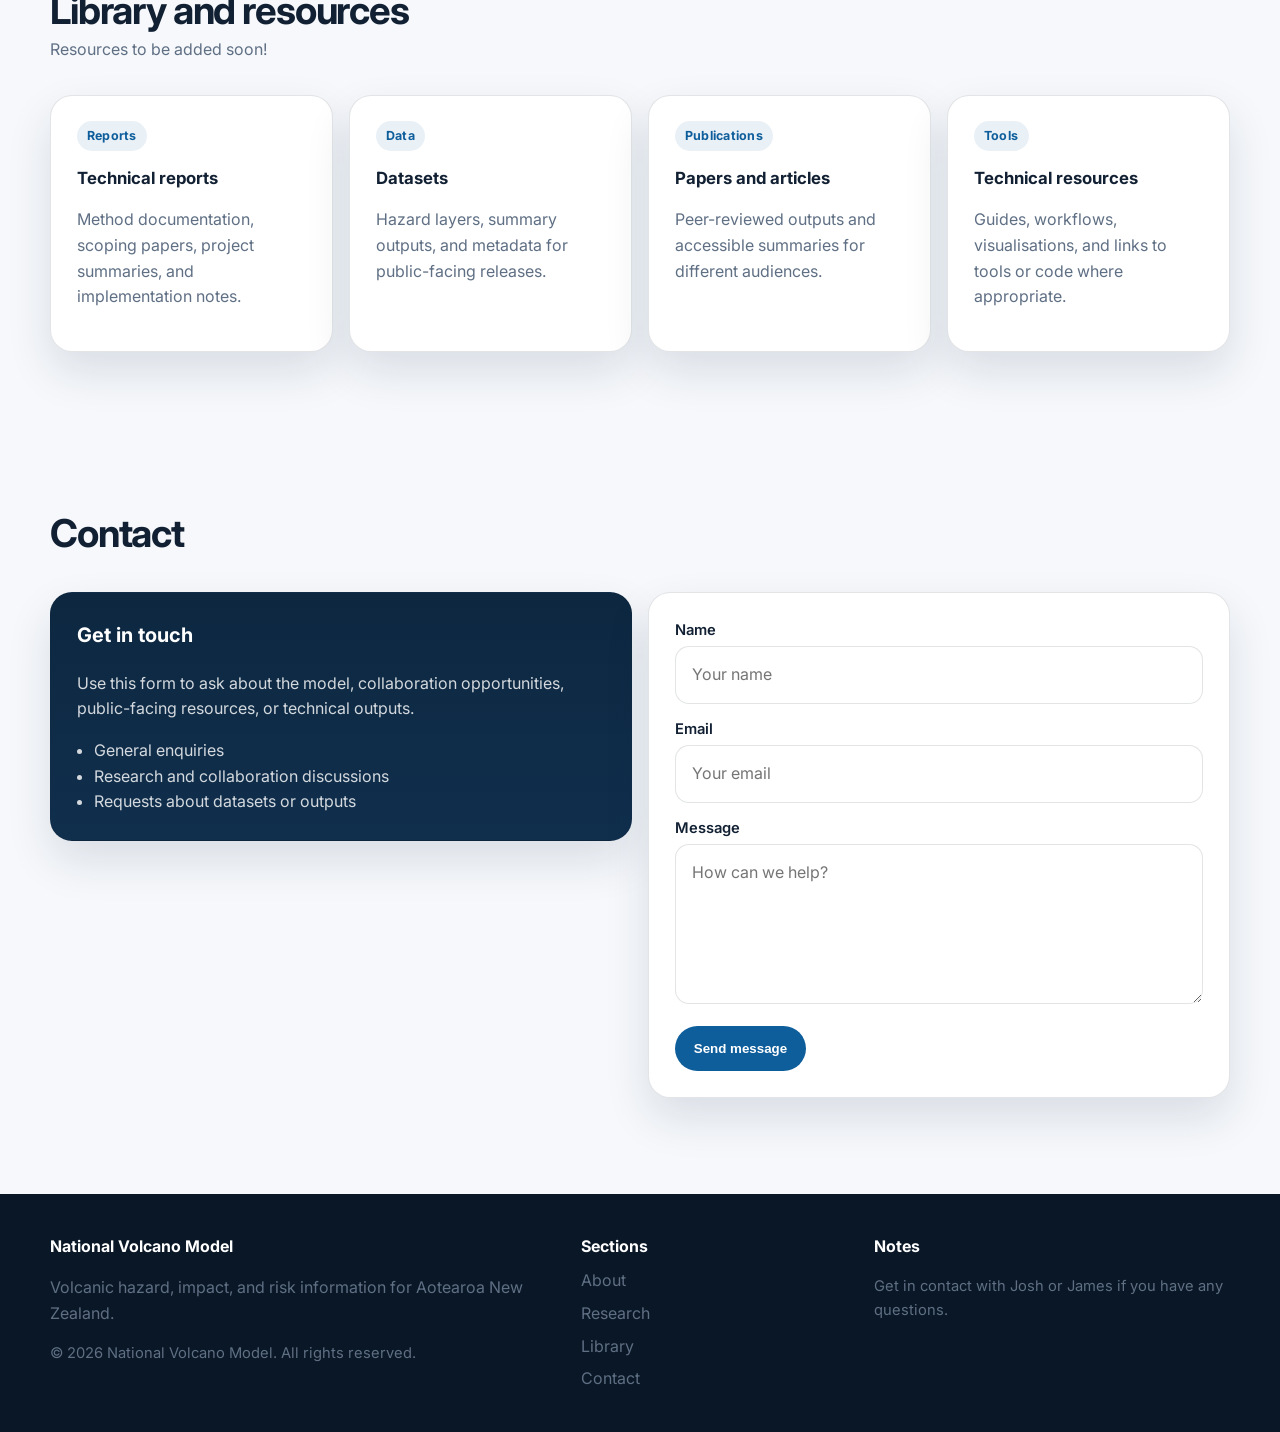
==== commit b4fe5533: "Update index.html" ====
--- a/index.html
+++ b/index.html
@@ -651,7 +651,7 @@
           <li><a href="#about">About</a></li>
           <li><a href="#research">Research</a></li>
           <li><a href="#library">Library</a></li>
-          <li><a href="docs-site/docs/index.html">Documentation</a></li>
+          <li><a href="docs-site/site/index.html">Documentation</a></li>
           <li><a class="nav-cta" href="#contact">Contact</a></li>
         </ul>
       </nav>
@@ -949,7 +949,7 @@
       <div class="footer-copy">
         <div class="footer-title">National Volcano Model</div>
         <p>
-          Public-facing volcanic hazard, impact, and risk information for Aotearoa New Zealand.
+          Volcanic hazard, impact, and risk information for Aotearoa New Zealand.
         </p>
         <div class="footer-note">© 2026 National Volcano Model. All rights reserved.</div>
       </div>
@@ -965,7 +965,7 @@
       <div>
         <div class="footer-title">Notes</div>
         <div class="footer-note">
-          Replace placeholder text, links, and illustrative map points with your live project content.
+          Get in contact with Josh or James if you have any questions.
         </div>
       </div>
     </div>
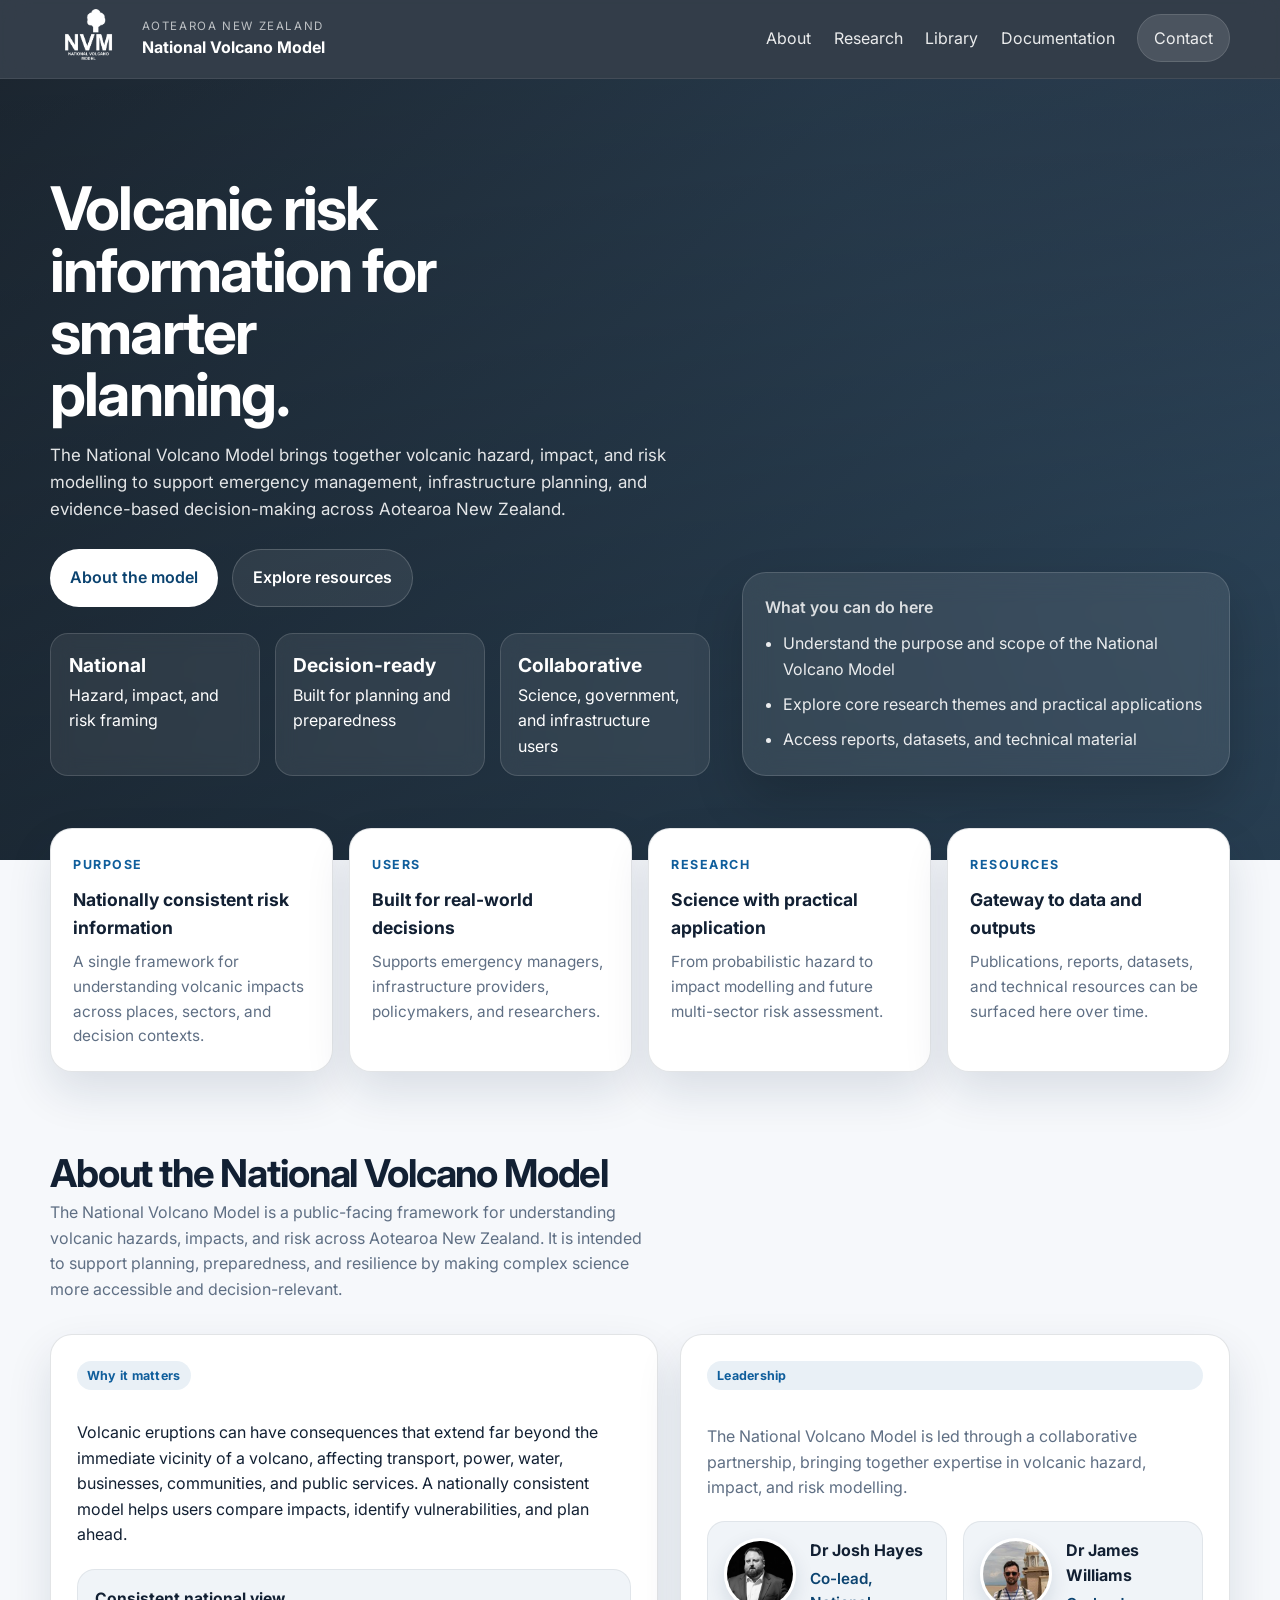
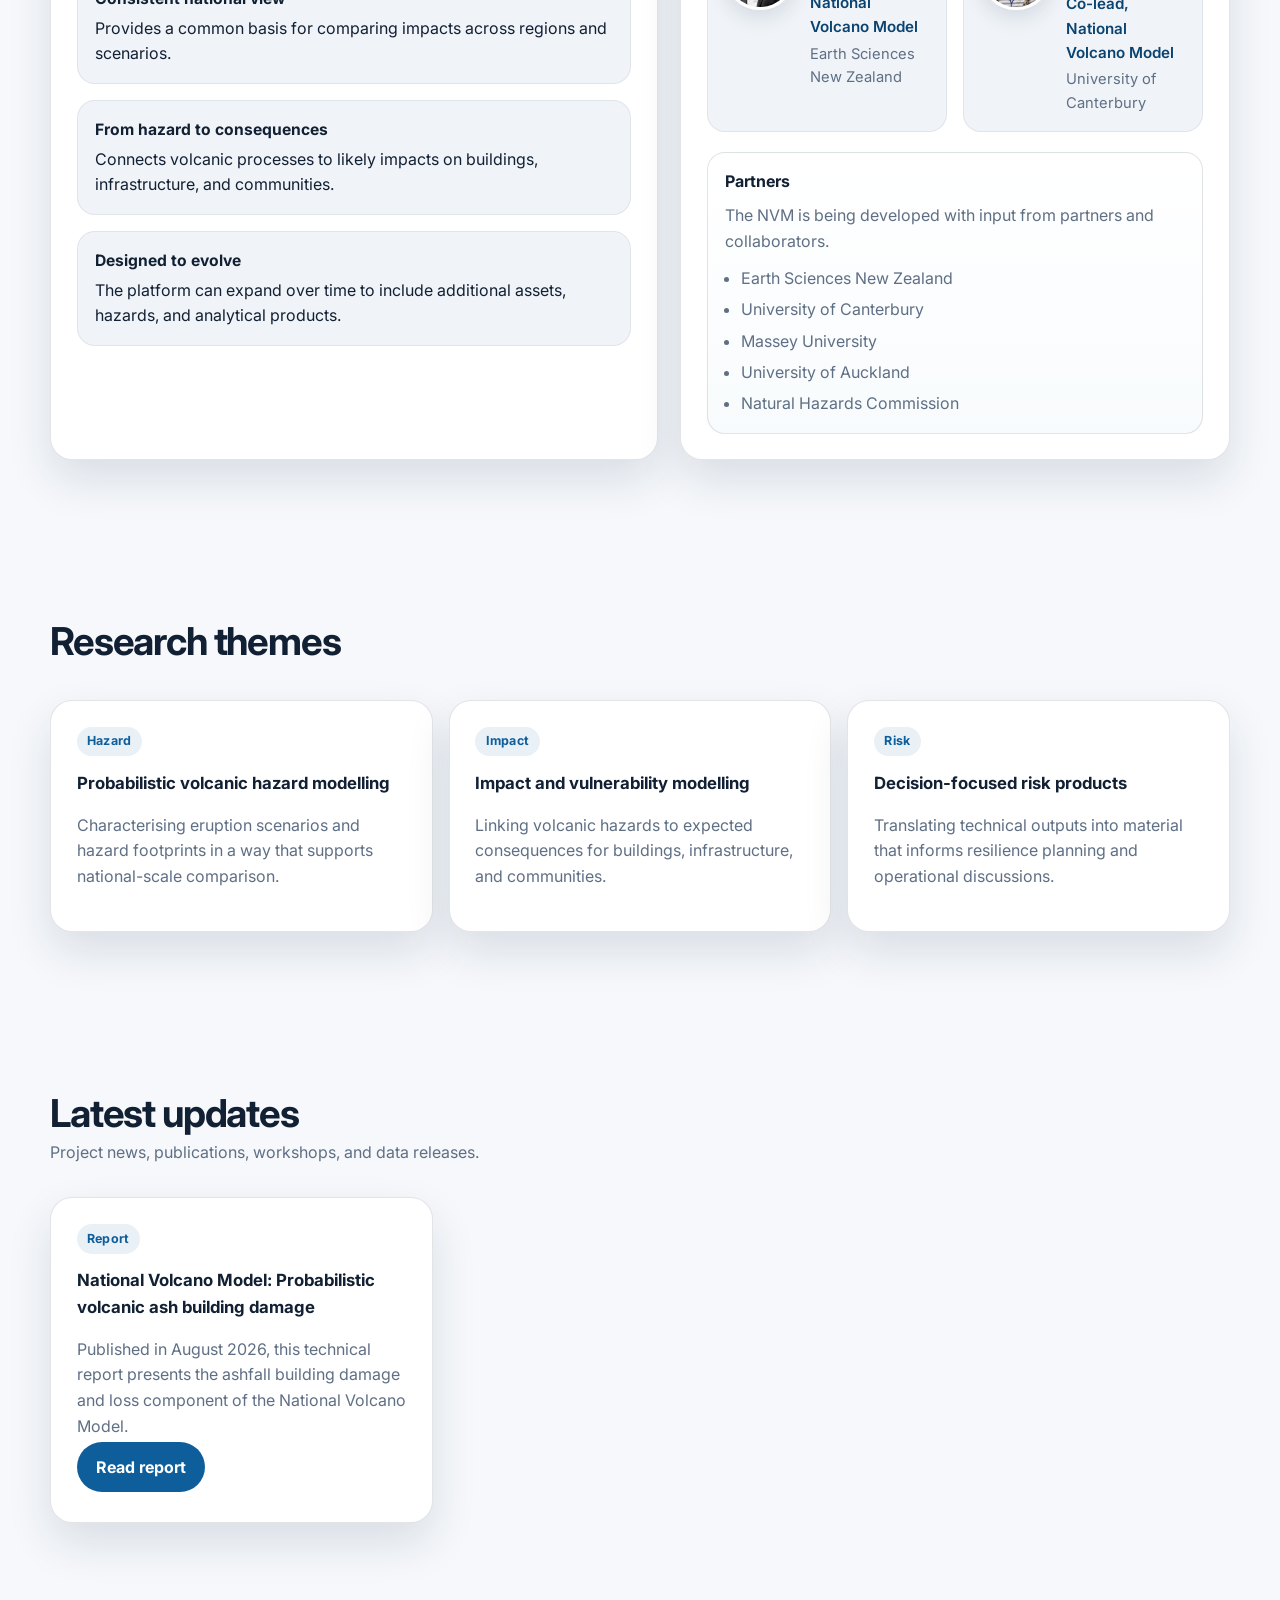
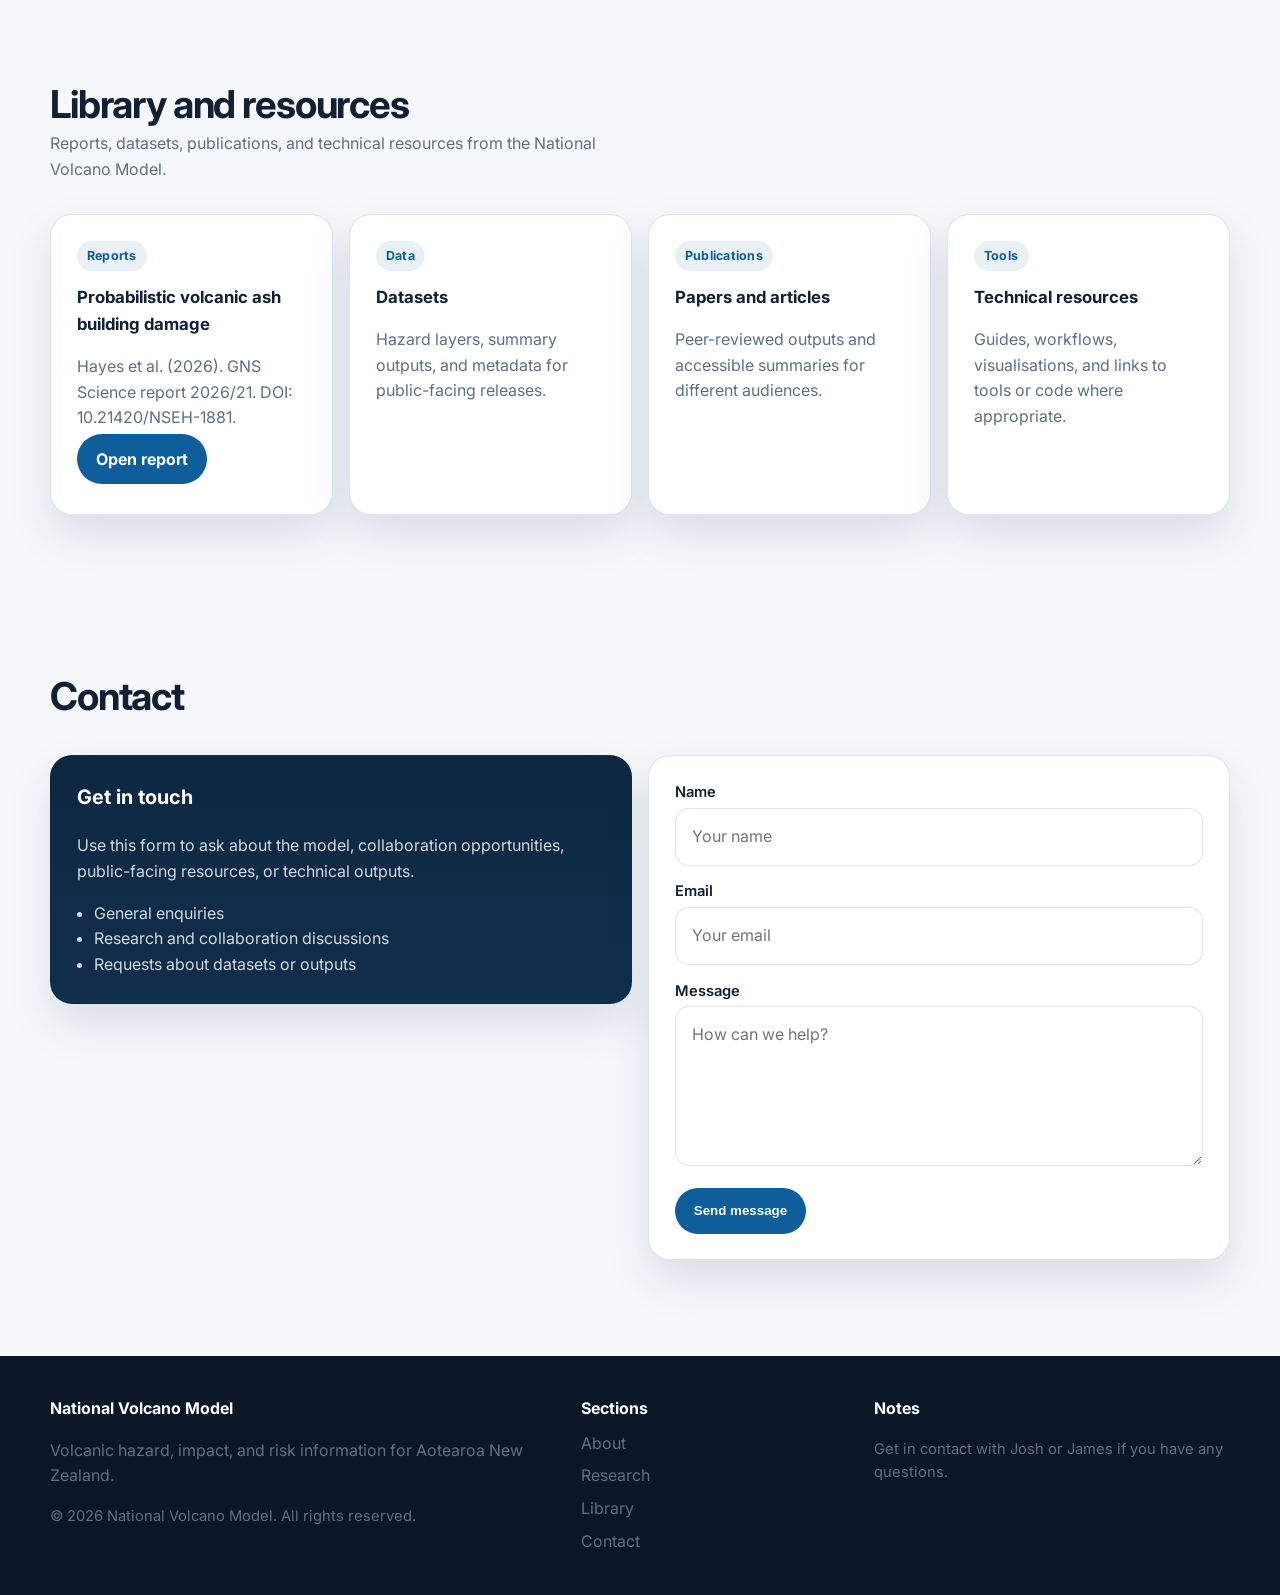
==== commit 30039342: "updating documentation" ====
--- a/index.html
+++ b/index.html
@@ -843,19 +843,12 @@
 
         <div class="update-grid">
           <article class="card update-card">
-            <div class="tag">Dataset</div>
-            <h3>Probabilistic hazard dataset released</h3>
-            <p>Datasets will be added as and when they become available.</p>
-          </article>
-          <article class="card update-card">
-            <div class="tag">Workshop</div>
-            <h3>Stakeholder engagement</h3>
-            <p>Much of our work is co-developed with stakeholder input. We will update here with any important workshops.</p>
-          </article>
-          <article class="card update-card">
-            <div class="tag">Publication</div>
-            <h3>New research outputs</h3>
-            <p>Papers, technical reports, and short summaries.</p>
+            <div class="tag">Report</div>
+            <h3>National Volcano Model: Probabilistic volcanic ash building damage</h3>
+            <p>
+              Published in August 2026, this technical report presents the ashfall building damage and loss component of the National Volcano Model.
+            </p>
+            <p><a class="submit-btn" href="https://shop.gns.cri.nz/sr_2026-21-pdf/" target="_blank" rel="noopener">Read report</a></p>
           </article>
         </div>
       </div>
@@ -866,15 +859,18 @@
         <div class="section-header">
           <div>
             <h2>Library and resources</h2>
-              <p> Resources to be added soon!</p>
+              <p>Reports, datasets, publications, and technical resources from the National Volcano Model.</p>
           </div>
         </div>
 
         <div class="resource-grid">
           <article class="card resource-card">
             <div class="tag">Reports</div>
-            <h3>Technical reports</h3>
-            <p>Method documentation, scoping papers, project summaries, and implementation notes.</p>
+            <h3>Probabilistic volcanic ash building damage</h3>
+            <p>
+              Hayes et al. (2026). GNS Science report 2026/21. DOI: 10.21420/NSEH-1881.
+            </p>
+            <p><a class="submit-btn" href="https://shop.gns.cri.nz/sr_2026-21-pdf/" target="_blank" rel="noopener">Open report</a></p>
           </article>
           <article class="card resource-card">
             <div class="tag">Data</div>
@@ -919,7 +915,6 @@
           <article class="card">
             <form action="https://formsubmit.co/nzvolcanomodel@gmail.com" method="POST">
               <input type="hidden" name="_captcha" value="true">
-              <input type="hidden" name="_next" value="https://yourdomain.nz/thank-you.html">
 
               <div>
                 <label for="name">Name</label>
